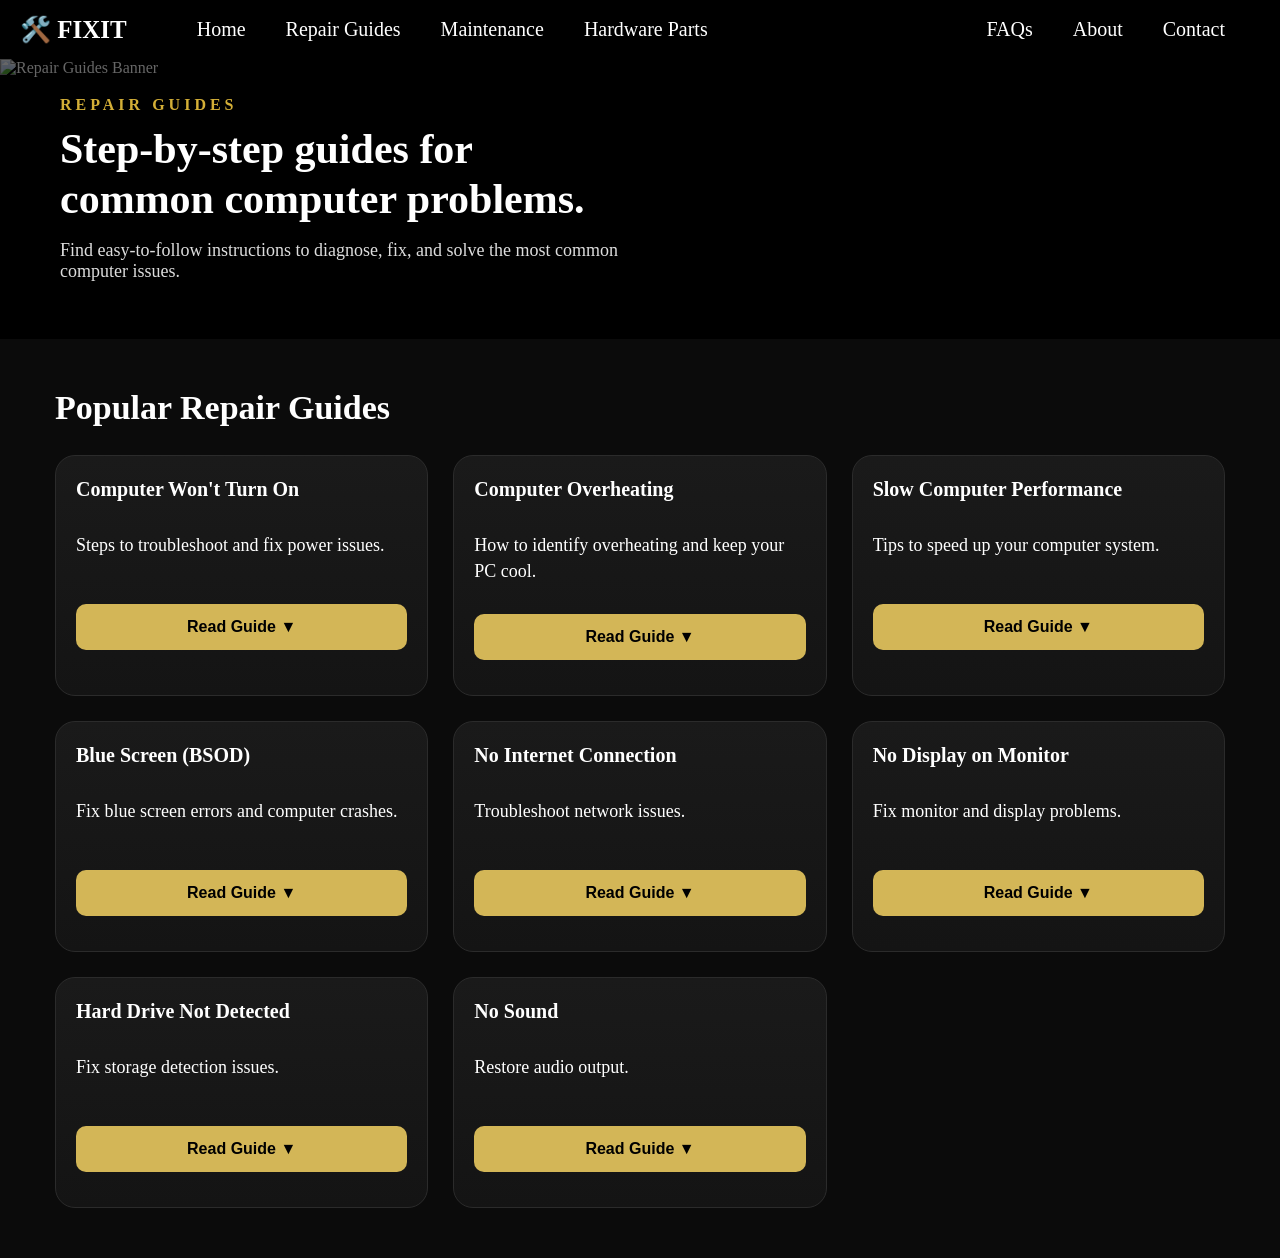
==== repair-guides.html @ d9b3eb00 "Add files via upload" ====
<!DOCTYPE html>
<html lang="en">
<head>
    <meta charset="UTF-8">
    <meta name="viewport" content="width=device-width, initial-scale=1.0">
    <title>Repair Guides - FIXIT</title>
    <link rel="stylesheet" href="style.css">
</head>


<body>

<header>
    <nav class="navbar">

        <div class="logo">🛠️ FIXIT</div>

        <!-- Hamburger -->
        <div class="menu-toggle" id="menu-toggle">
            ☰
        </div>

        <!-- Left Links -->
        <ul class="nav-left">
            <li><a href="index.html">Home</a></li>
            <li><a href="repair-guides.html">Repair Guides</a></li>
            <li><a href="maintenance.html">Maintenance</a></li>
            <li><a href="hardware parts.html">Hardware Parts</a></li>
        </ul>

        <!-- Right Links -->
        <ul class="nav-right">
            <li><a href="faq.html">FAQs</a></li>
            <li><a href="about.html">About</a></li>
            <li><a href="contact.html">Contact</a></li>
        </ul>

    </nav>
</header>

<!-- Banner -->
<section class="page-banner">

    <img src="images/repair guide back.png" alt="Repair Guides Banner">

    <div class="banner-content">
        <h4>REPAIR GUIDES</h4>

        <h1>
            Step-by-step guides for<br>
            common computer problems.
        </h1>

        <p>
            Find easy-to-follow instructions to diagnose,
            fix, and solve the most common computer issues.
        </p>
    </div>

</section>

<!-- Black Section -->
<section class="repair-section">

    <h2>Popular Repair Guides</h2>

    <!-- Your guide cards go here -->
<div class="guide-grid">

    <div class="guide-card">
        <h3>Computer Won't Turn On</h3>
        <p>Steps to troubleshoot and fix power issues.</p>
        <button class="accordion">Read Guide ▼</button>

        <div class="panel">
            <h4>Repair Steps</h4>
            <ol>
                <li>Check the power cable.</li>
                <li>Try another wall outlet.</li>
                <li>Inspect the PSU switch.</li>
                <li>Reconnect the RAM.</li>
                <li>Power on the computer.</li>
            </ol>
        </div>
    </div>

    <div class="guide-card">
        <h3>Computer Overheating</h3>
        <p>How to identify overheating and keep your PC cool.</p>
        <button class="accordion">Read Guide ▼</button>

        <div class="panel">
            <h4>Repair Steps</h4>
            <ol>
                <li>Turn off the PC.</li>
                <li>Clean dust from fans.</li>
                <li>Check CPU cooler.</li>
                <li>Improve airflow.</li>
            </ol>
        </div>
    </div>

    <div class="guide-card">
        <h3>Slow Computer Performance</h3>
        <p>Tips to speed up your  computer system.

        </p>
        <button class="accordion">Read Guide ▼</button>

        <div class="panel">
            <h4>Repair Steps</h4>
            <ol>
                <li>Disable startup programs.</li>
                <li>Delete temporary files.</li>
                <li>Scan for malware.</li>
                <li>Free up storage space.</li>
            </ol>
        </div>
    </div>

    <div class="guide-card">
        <h3>Blue Screen (BSOD)</h3>
        <p>Fix blue screen errors and computer crashes.</p>
        <button class="accordion">Read Guide ▼</button>

        <div class="panel">
            <h4>Repair Steps</h4>
            <ol>
                <li>Restart the PC.</li>
                <li>Update drivers.</li>
                <li>Check RAM health.</li>
                <li>Install Windows updates.</li>
            </ol>
        </div>
    </div>

    <div class="guide-card">
        <h3>No Internet Connection</h3>
        <p>Troubleshoot network issues.</p>
        <button class="accordion">Read Guide ▼</button>

        <div class="panel">
            <h4>Repair Steps</h4>
            <ol>
                <li>Restart the router.</li>
                <li>Reconnect to Wi-Fi.</li>
                <li>Check cables.</li>
                <li>Run Network Troubleshooter.</li>
            </ol>
        </div>
    </div>

    <div class="guide-card">
        <h3>No Display on Monitor</h3>
        <p>Fix monitor and display problems.</p>
        <button class="accordion">Read Guide ▼</button>

        <div class="panel">
            <h4>Repair Steps</h4>
            <ol>
                <li>Check monitor power.</li>
                <li>Reconnect display cables.</li>
                <li>Select correct input.</li>
                <li>Check graphics card.</li>
            </ol>
        </div>
    </div>

    <div class="guide-card">
        <h3>Hard Drive Not Detected</h3>
        <p>Fix storage detection issues.</p>
        <button class="accordion">Read Guide ▼</button>

        <div class="panel">
            <h4>Repair Steps</h4>
            <ol>
                <li>Reconnect SATA cables.</li>
                <li>Check BIOS.</li>
                <li>Try another SATA port.</li>
                <li>Test the drive.</li>
            </ol>
        </div>
    </div>

    <div class="guide-card">
        <h3>No Sound</h3>
        <p>Restore audio output.</p>
        <button class="accordion">Read Guide ▼</button>

        <div class="panel">
            <h4>Repair Steps</h4>
            <ol>
                <li>Check volume settings.</li>
                <li>Select correct audio device.</li>
                <li>Update audio drivers.</li>
                <li>Restart the computer.</li>
            </ol>
        </div>
    </div>
</div>
</section>

<script>
const menuToggle = document.getElementById("menu-toggle");
const navLeft = document.querySelector(".nav-left");
const navRight = document.querySelector(".nav-right");

menuToggle.addEventListener("click", () => {
    navLeft.classList.toggle("active");
    navRight.classList.toggle("active");
});
</script>

</body>

<script>
const accordions = document.querySelectorAll(".accordion");

accordions.forEach(button=>{

    button.addEventListener("click",function(){

        const panel=this.nextElementSibling;

        accordions.forEach(btn=>{
            if(btn!==this){
                btn.classList.remove("active");
                btn.nextElementSibling.style.maxHeight=null;
                btn.innerHTML="Read Guide ▼";
            }
        });

        if(panel.style.maxHeight){

            panel.style.maxHeight=null;
            this.classList.remove("active");
            this.innerHTML="Read Guide ▼";

        }else{

            panel.style.maxHeight=panel.scrollHeight+"px";
            this.classList.add("active");
            this.innerHTML="Hide Guide ▲";

        }

    });

});
</script>

</html>
---- style.css ----
*{
    margin:0;
    padding:0;
    box-sizing:border-box;
}

html,body{
    width:100%;
    overflow-x:hidden;
}

/* Navigation Bar */
html {
    scroll-behavior: smooth;
}

.navbar{
    display:flex;
    align-items:center;
    justify-content:space-between;
    padding:15px 20px;
    width:100%;
    background:#000;
}

/* Logo */
.logo{
    color:white;
    font-size:25px;
    font-weight:bold;
    margin-right:70px;
}

/* Left and Right navigation */
.nav-left,
.nav-right{
    display:flex;
    list-style:none;
    gap:40px;
    margin-right:35px;
}

.nav-left a,
.nav-right a{
    color:white;
    text-decoration:none;
    font-size:20px;
    transition:0.3s;
}

.nav-left a:hover,
.nav-right a:hover{
    color:#f1cd01;
}

/* Push the right menu to the far right */
.nav-right{
    margin-left:auto;
}


/*hardware banner*/
.hardware-banner{
    position:relative;
    width:100%;
    height:300px;
    overflow:hidden;
}

.hardware-banner img{
    width:100%;
    height:100%;
    object-fit:cover;
    display:block;
}

/* Dark overlay */
.hardware-banner::after{
    content: "";
    position: absolute;
    inset: 0;
    background: rgba(0,0,0,0.6);
}

/* Text on the banner */
.hard-content h1 span{
    color:#FFD700;
}

.parts-btn{
    display:inline-block;
    padding:14px 30px;
    background:#FFD700;
    color:#000;
    text-decoration:none;
    font-weight:bold;
    border-radius:30px;
    transition:.3s;
}

.parts-btn:hover{
    background:#ffdf4d;
    box-shadow:0 0 20px rgba(255,215,0,.6);
    transform:translateY(-3px);
}
.hard-content{
    position: absolute;
    top: 50%;
    left: 60px;
    transform: translateY(-50%);
    color: white;
    z-index: 2;
    max-width: 600px;
}

.hard-content h4{
    color: #d4af37;
    letter-spacing: 4px;
    font-size: 16px;
    margin-bottom: 10px;
}

.hard-content h1{
    font-size: 42px;
    line-height: 1.2;
    margin-bottom: 15px;
}

.hard-content p{
    font-size: 18px;
    color: #ddd;
    margin-bottom: 20px;
}

/* ==========================
   Hardware Components
========================== */

.hardware-section{
    background:#0d0d0d;
    color:#fff;
    padding:80px 8%;
    text-align:center;
}

.hardware-section h2{
    font-size:42px;
    margin-bottom:15px;
    color:#FFD700;
}

.hardware-section p{
    color:#bdbdbd;
    margin-bottom:50px;
    font-size:18px;
}

/* Grid */

.hardware-grid{
    display:grid;
    grid-template-columns:repeat(auto-fit,minmax(260px,1fr));
    gap:30px;
}

/* Cards */

.hardware-card{
    background:#181818;
    border:1px solid #2f2f2f;
    border-radius:18px;
    padding:25px;
    transition:0.35s ease;
    cursor:pointer;
}

.hardware-card:hover{
    transform:translateY(-8px);
    border-color:#FFD700;
    box-shadow:
        0 0 15px rgba(255,215,0,.25),
        0 0 35px rgba(255,215,0,.15);
}

/* Images */

.hardware-card img{
    width:100%;
    height:170px;
    object-fit:contain;
    margin-bottom:20px;
    transition:.35s;
}

.hardware-card:hover img{
    transform:scale(1.08);
}

/* Titles */

.hardware-card h3{
    color:#FFD700;
    font-size:24px;
    margin-bottom:15px;
}

/* Description */

.hardware-card p{
    color:#d5d5d5;
    font-size:15px;
    line-height:1.7;
    margin:0;
}

/* Mobile */

@media(max-width:768px){

.hardware-section{
    padding:60px 20px;
}

.hardware-section h2{
    font-size:32px;
}

.hardware-grid{
    grid-template-columns:1fr;
}

.hardware-card img{
    height:150px;
}

}

/* ----> Guide Section <---- */
.page-banner{
    position: relative;
    width: 100%;
    height: 280px;      /* Banner height */
    overflow: hidden;
}

.page-banner img{
    width:100%;
    height:350px;
    object-fit:cover;
    display:block;

}

/* Dark overlay */
.page-banner::after{
    content: "";
    position: absolute;
    inset: 0;
    background: rgba(0,0,0,0.6);
}

/* Text on the banner */
.banner-content{
    position: absolute;
    top: 50%;
    left: 60px;
    transform: translateY(-50%);
    color: white;
    z-index: 2;
    max-width: 600px;
}

.banner-content h4{
    color: #d4af37;
    letter-spacing: 4px;
    font-size: 16px;
    margin-bottom: 10px;
}

.banner-content h1{
    font-size: 42px;
    line-height: 1.2;
    margin-bottom: 15px;
}

.banner-content p{
    font-size: 18px;
    color: #ddd;
    margin-bottom: 20px;
}

/* Entire page */
body{
    margin: 0;
    background: #000;
    color: white;
}

.repair-section{
    background:#0b0b0b;
    padding:50px 55px;
}

.repair-section h2{
    color:#fff;
    font-size:34px;
    margin-bottom:28px;
}

/* Grid */

.guide-grid{
    display:grid;
    grid-template-columns:repeat(auto-fit,minmax(300px,1fr));
    gap:25px;
    width:100%;
}

.guide-card{
    width:100%;
}
/* Card */

.guide-card{

    background:linear-gradient(180deg,#1a1a1a,#141414);

    border:1px solid #2b2b2b;

    border-radius:20px;

    padding:20px;

    display:flex;

    flex-direction:column;

    transition:.25s ease;

}

.guide-card:hover{

    transform:translateY(-6px);

    border-color:#c4980a;

    box-shadow:0 12px 28px rgba(235, 185, 23, 0.466);

}
.guide-card:hover{
    transform:translateY(-10px);
    border-color:#FFD54A;
    box-shadow:
        0 0 20px rgba(255,213,74,.35),
        0 0 40px rgba(255,213,74,.15),
        0 15px 30px rgba(0,0,0,.4);
}

.guide-card:hover::before{
    transform:scaleY(1);
}

/* Title */

.guide-card h3{

    color:#fff;

    font-size:20px;

    line-height:1.3;

    min-height:46px;

    margin-bottom:10px;

}

/* Description */

.guide-card p{

    color:#ffffff;

    font-size:18px;

    line-height:1.45;

    min-height:42px;

    margin-bottom:10px;

}

/* Read Guide Button */

.maintenance-card:hover{
    transform:translateY(-10px);
    border-color:#FFD54A;
    box-shadow:
        0 0 20px rgba(255,213,74,.35),
        0 0 40px rgba(255,213,74,.15),
        0 15px 30px rgba(0,0,0,.4);
}

.maintenance-card:hover::before{
    transform:scaleY(1);
}

.accordion{
    width:100%;
    padding:14px;
    margin-top:20px;
    border:none;
    border-radius:10px;
    background:#d3b657;
    color:#111;
    font-size:16px;
    font-weight:bold;
    cursor:pointer;
    transition:all .3s ease;
}

.accordion:hover{
    background:#FFD54A;
    color:#000;
    transform:translateY(-3px);
    box-shadow:
        0 0 10px #FFD54A,
        0 0 25px #FFD54A,
        0 0 45px rgba(255,213,74,.7);
}

 .accordion:hover{
    transform:translateY(-2px);
    box-shadow:0 0 10px rgba(255,213,74,.35);
}

.accordion.active{
    box-shadow:0 0 10px rgb(219, 168, 0);
}
/* Drawer */

.panel{

    max-height:0;

    overflow:hidden;

    transition:max-height .35s ease;

    margin-top:15px;

    color:#ddd;

    font-size:14px;

    line-height:1.7;

}

.panel h4{

    color:#d4af37;

    margin:12px 0 6px;

}

.panel ul,
.panel ol{

    padding-left:18px;

}

/*----> maintenance Section <----*/
/* Banner */
.maintenance-banner{
    position: relative;
    width: 100%;
    height: 350px;
    overflow: hidden;
}

.maintenance-banner img{
    width: 100%;
    height: 100%;
    object-fit: cover;
    filter: brightness(30%);
}

.nance-content{
    position: absolute;
    top: 50%;
    left: 60px;
    transform: translateY(-50%);
    color: white;
    max-width: 650px;
}

.nance-content h4{
    color: #FFD54A;
    letter-spacing: 5px;
    margin-bottom: 15px;
    font-size: 22px;
}

.nance-content h1{
    font-size: 60px;
    line-height: 1.1;
    margin-bottom: 20px;
}

.nance-content p{
    font-size: 24px;
    color: #d8d8d8;
    line-height: 1.6;
}

/* Maintenance Body */

.maintenance-section{
    background:#111;
    padding:70px 60px;
}

.maintenance-section h2{
    color:#fff;
    font-size:48px;
    margin-bottom:40px;
}

.maintenance-grid{
    display: grid;
    grid-template-columns: repeat(4, 1fr);
    gap: 30px;
    margin-top: 40px;
}

.maintenance-grid{
    display:grid;
    grid-template-columns:repeat(auto-fit,minmax(300px,1fr));
    gap:25px;
    width:100%;
}

.maintenance-card{
    width:100%;
}

@media (max-width: 1100px){
    .maintenance-grid{
        grid-template-columns: repeat(2, 1fr);
    }
}

@media (max-width: 700px){
    .maintenance-grid{
        grid-template-columns: 1fr;
    }
}

.maintenance-card{
    position:relative;
    background:linear-gradient(145deg,#1a1a1a,#111);
    border:1px solid #2b2b2b;
    border-radius:18px;
    padding:25px;
    overflow:hidden;
    transition:all .35s ease;
    box-shadow:0 8px 18px rgba(0,0,0,.35);
}

/* Yellow side glow */

.maintenance-card:hover{
    transform:translateY(-10px);
    border-color:#FFD54A;
    box-shadow:
        0 0 20px rgba(255,213,74,.35),
        0 0 40px rgba(255,213,74,.15),
        0 15px 30px rgba(0,0,0,.4);
}

.maintenance-card:hover::before{
    transform:scaleY(1);
}

.accordion{
    width:100%;
    padding:14px;
    margin-top:20px;
    border:none;
    border-radius:10px;
    background:#d3b657;
    color:#000000;
    font-size:16px;
    font-weight:bold;
    cursor:pointer;
    transition:all .3s ease;
}

.accordion:hover{
    background:#FFD54A;
    color:#000;
    transform:translateY(-3px);
    box-shadow:
        0 0 10px #FFD54A,
        0 0 25px #FFD54A,
        0 0 45px rgba(255,213,74,.7);
}

 .accordion:hover{
    transform:translateY(-2px);
    box-shadow:0 0 10px rgba(255,213,74,.35);
}

.accordion.active{
    box-shadow:0 0 10px rgb(219, 168, 0);
}

/*----> Hero Section <----*/


/* Remove white space around the page */
*{
    margin:0;
    padding:0;
    box-sizing:border-box;
}

.hero{
    position:relative;
    width:100%;
    height:100vh;
    overflow:hidden;
}

.hero img{
    width:100%;
    height:100%;
    object-fit:cover;
    display:block;
}

/* Dark overlay so text is readable */
.hero::before{
    content:"";
    position:absolute;
    top:0;
    left:0;
    width:100%;
    height:100%;
    background:rgba(0,0,0,.45);
}

/* Text on top of image */
.hero-text{
    position:absolute;
    top:50%;
    left:80px;
    transform:translateY(-50%);
    color:white;
    max-width:550px;
    z-index:2;
}

.small-title{
    letter-spacing:6px;
    font-size:18px;
    margin-bottom:20px;
}

.hero-text h1{
    font-size:90px;
    margin-bottom:20px;
}

.hero-text h2{
    font-size:60px;
    line-height:1.1;
    margin-bottom:25px;
}

.description{
    font-size:22px;
    line-height:1.6;
    margin-bottom:35px;
    color:#e5e5e5;
}

.btn{
    display:inline-block;
    padding:15px 35px;
    background:white;
    color:#111;
    text-decoration:none;
    font-weight:bold;
    border-radius:8px;
    transition:.3s;
}

.btn{
    transition: all .3s ease;
}

.btn:hover{
    background:#000000;
    color:white;
    transform:translateY(-5px);
    box-shadow:0 10px 25px rgba(255, 255, 255, 0.4);
}


/* Hide hamburger on large screens */
.menu-toggle{
    display:none;
    font-size:32px;
    color:white;
    cursor:pointer;
}

.active{
    color:#f0c040;
    border-bottom:2px solid #f0c040;
}

/* Mobile Layout */
@media (max-width:900px){

    .menu-toggle{
        display:block;
    }

    .navbar{
        position:relative;
        flex-wrap:wrap;
    }

    .nav-left,
    .nav-right{
        display:none;
        width:100%;
        flex-direction:column;
        background:#000;
        text-align:center;
        gap:20px;
        padding:20px 0;
    }

    .nav-left.active,
    .nav-right.active{
        display:flex;
    }

    .logo{
        margin-right:auto;
    }
}

@view-transition {
 navigation: auto;
}

@media (max-width:768px){

    .guide-grid{
        grid-template-columns:1fr;
        padding:20px;
    }

    .guide-card{
        width:100%;
    }

    .repair-section h2{
        font-size:30px;
        text-align:center;
    }

    .banner-content{
        width:90%;
        left:50%;
        transform:translateX(-50%);
        text-align:center;
    }

    .banner-content h1{
        font-size:32px;
    }

    .banner-content p{
        font-size:16px;
    }

}

@media (max-width:768px){

    .maintenance-grid{
        grid-template-columns:1fr;
        padding:20px;
    }

    .maintenance-card{
        width:100%;
    }

    .maintenance-banner img{
        height:250px;
        object-fit:cover;
    }

    .nance-content{
        width:90%;
        left:50%;
        transform:translateX(-50%);
        text-align:center;
    }

    .nance-content h1{
        font-size:32px;
    }

    .nance-content p{
        font-size:16px;
    }

}
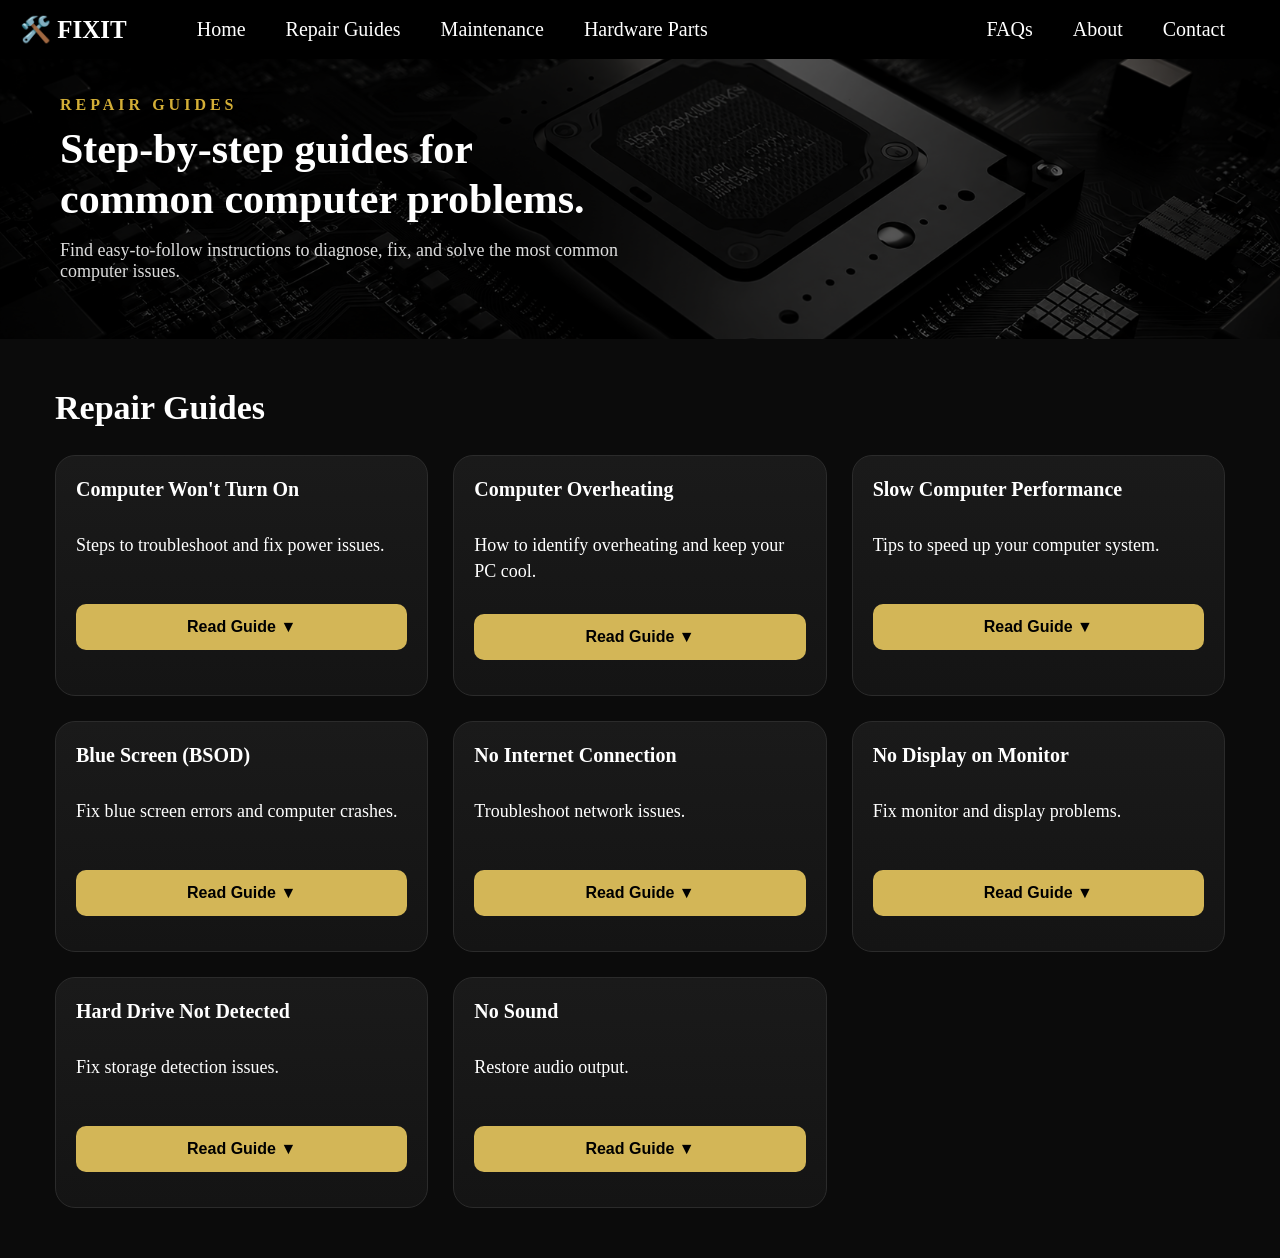
==== commit 8bcc4bb3: "Update repair-guides.html" ====
--- a/repair-guides.html
+++ b/repair-guides.html
@@ -62,7 +62,7 @@
 <!-- Black Section -->
 <section class="repair-section">
 
-    <h2>Popular Repair Guides</h2>
+    <h2>Repair Guides</h2>
 
     <!-- Your guide cards go here -->
 <div class="guide-grid">
@@ -249,4 +249,4 @@
 });
 </script>
 
-</html>+</html>
